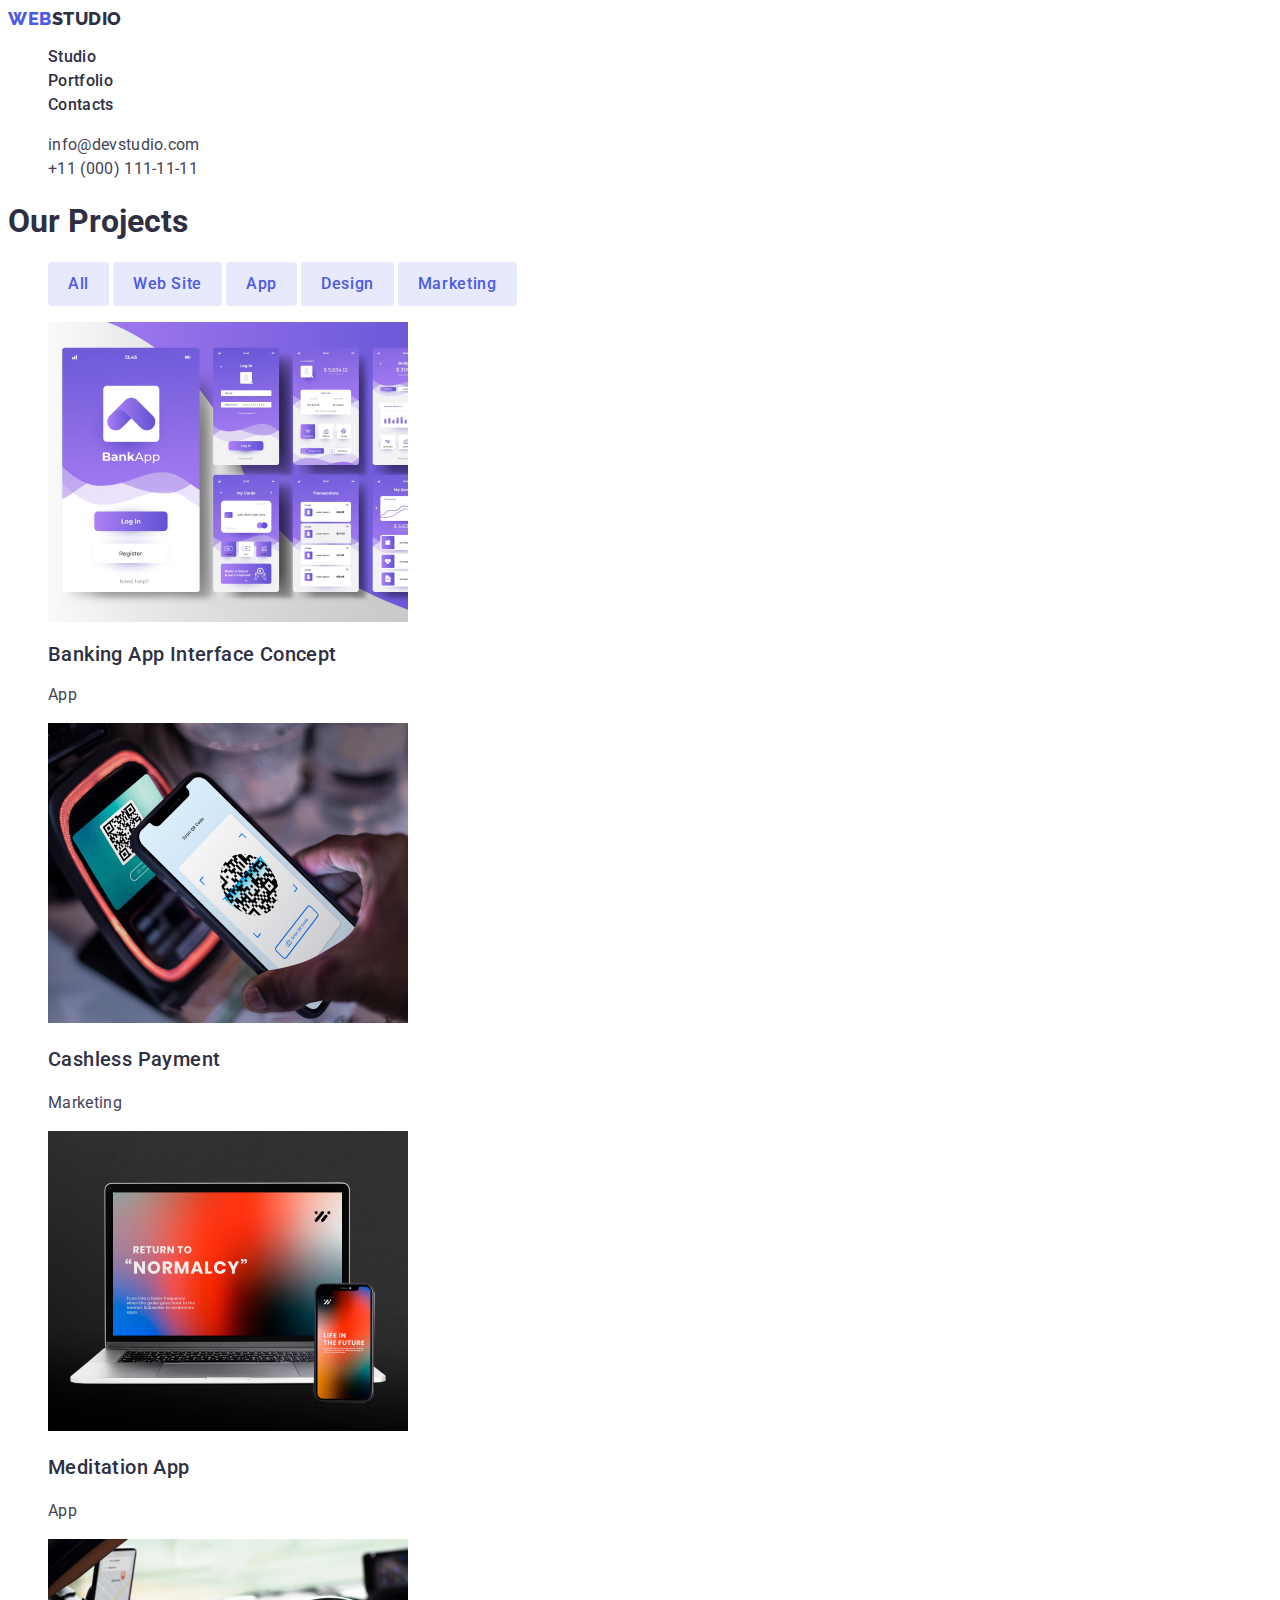
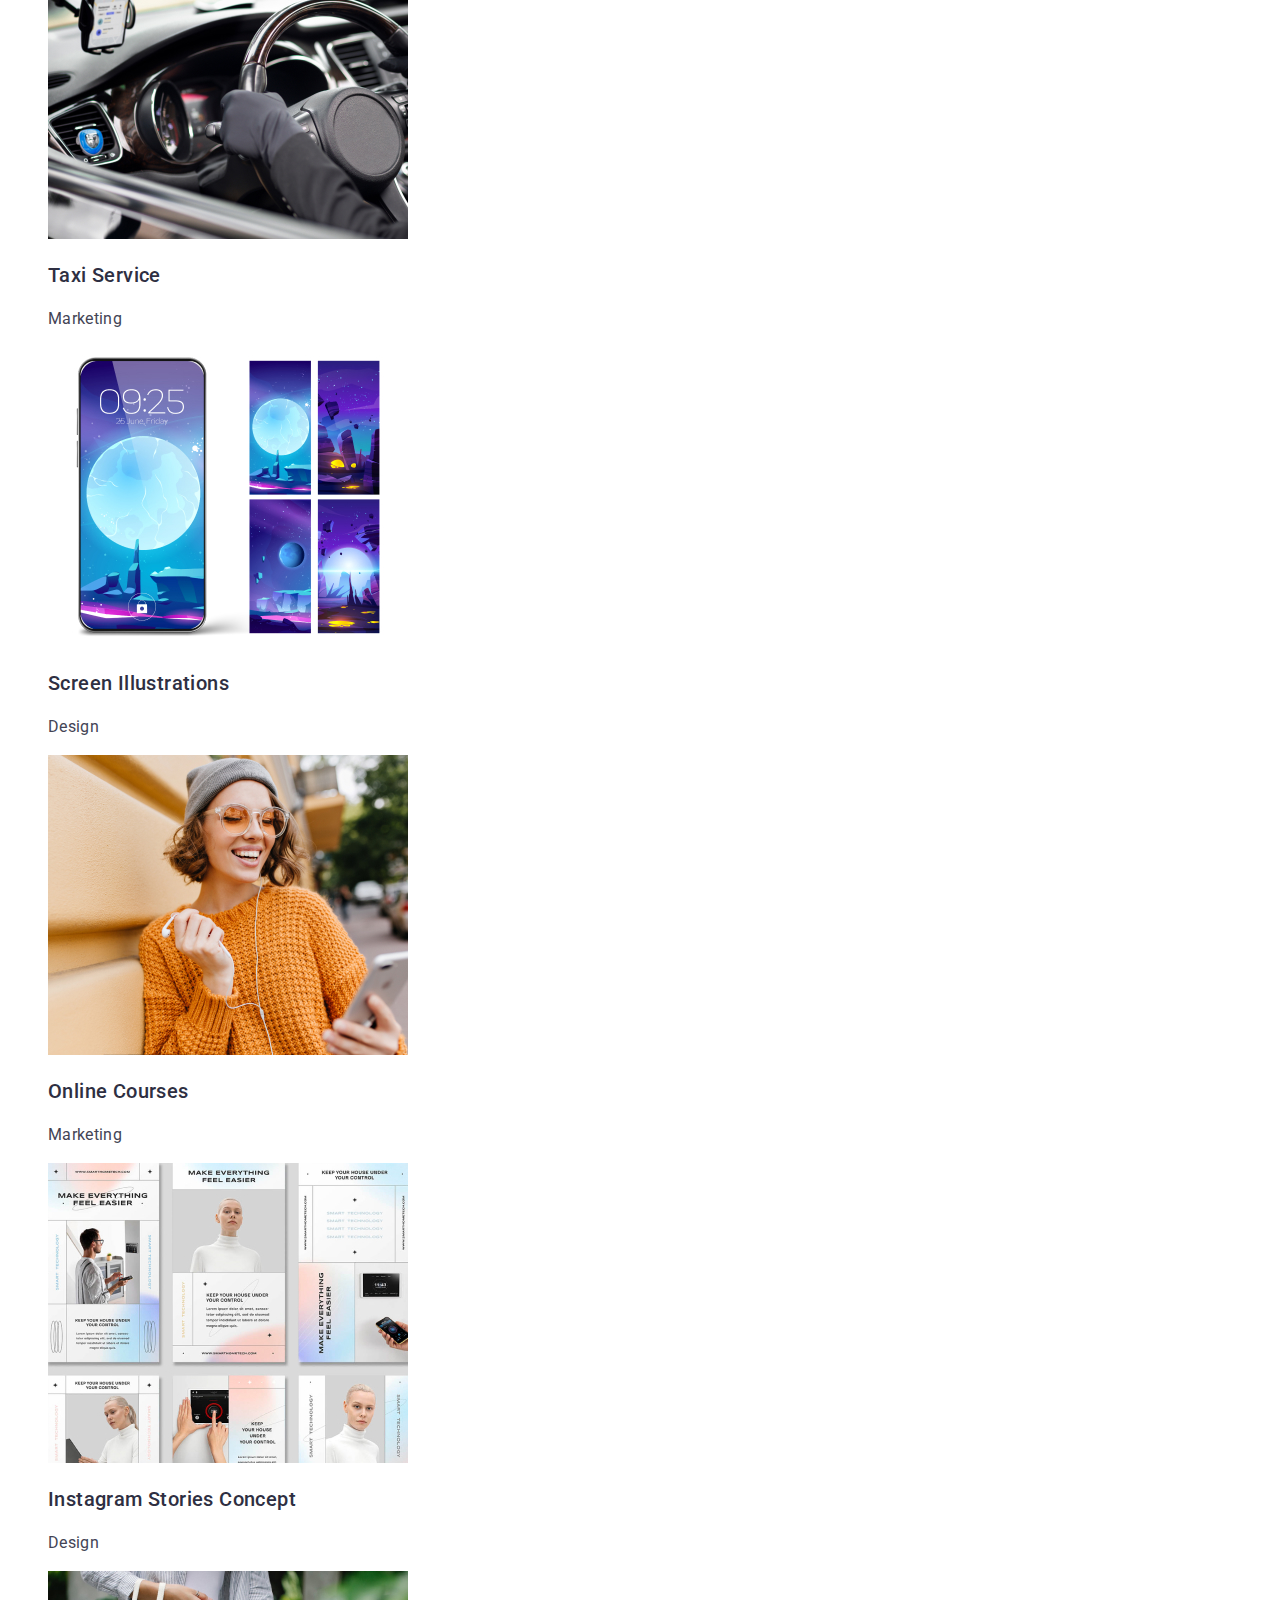
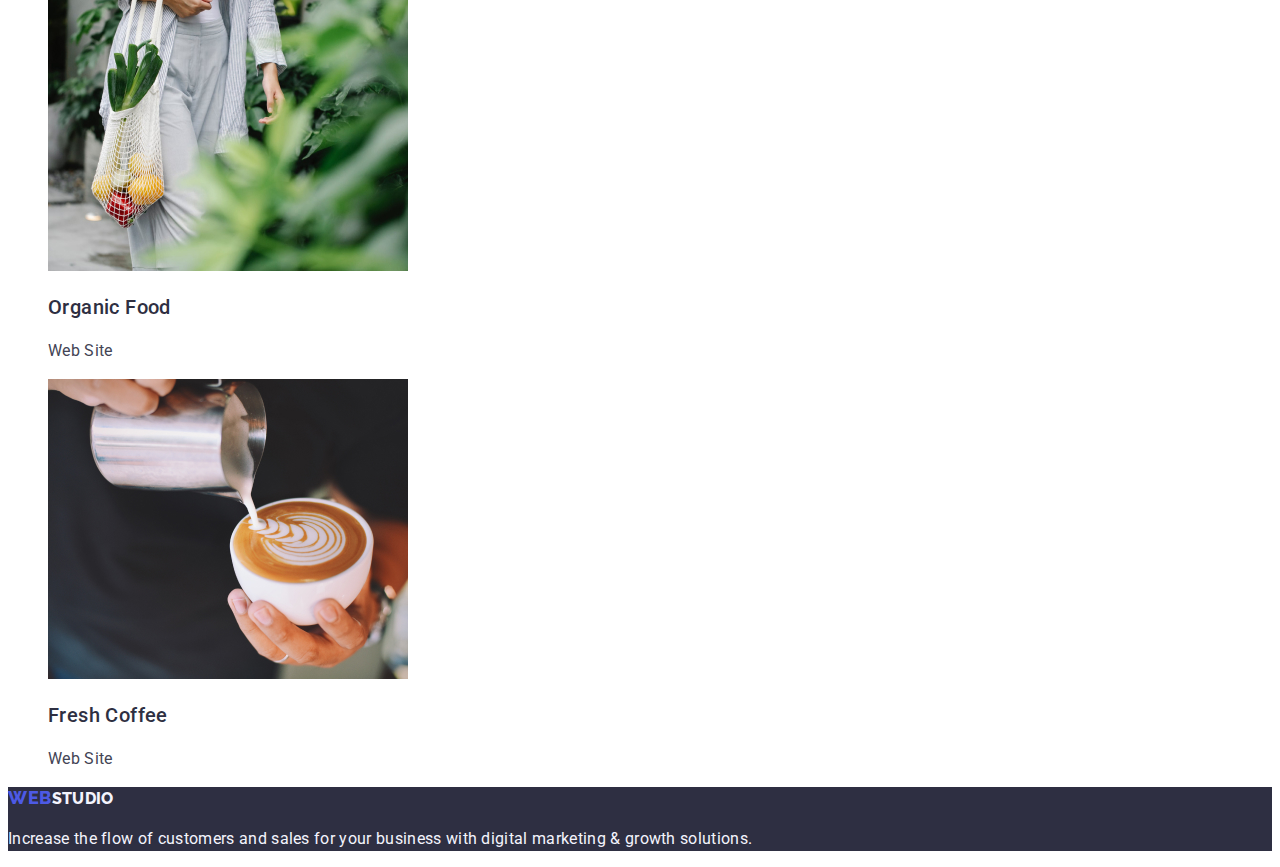
==== portfolio.html @ 8fd34a0a "V3.0" ====
<!DOCTYPE html>
<html lang="en">

<head>
  <meta charset="UTF-8">
  <meta name="viewport" content="width=device-width, initial-scale=1.0">
  <title>Portfolio</title>
  <link rel="stylesheet"
    href="https://fonts.googleapis.com/css2?family=Raleway:wght@800&family=Roboto:wght@400;500;700;900&display=swap">
  <link rel="stylesheet" href="./css/styles.css">
</head>

<body>
  <header class="header">
    <nav class="main-nav">
      <a href="./index.html" class="logo-link">WEB<span class="studio">STUDIO</span></a>
      <ul class="nav-links">
        <li><a href="#" class="nav-link">Studio</a></li>
        <li><a href="./portfolio.html" class="nav-link">Portfolio</a></li>
        <li><a href="#" class="nav-link">Contacts</a></li>
      </ul>
    </nav>
    <address class="contact-info">
      <ul>
        <li><a href="mailto:info@devstudio.com" class="contact-link">info@devstudio.com</a></li>
        <li><a href="tel:+110001111111" class="contact-number">+11 (000) 111-11-11</a></li>
      </ul>
    </address>
  </header>

  <main>
    <section class="projects-section">
      <h1 class="section-title">Our Projects</h1>
      <ul class="filter-buttons">
        <button type="button" class="filter-button">All</button>
        <button type="button" class="filter-button">Web Site</button>
        <button type="button" class="filter-button">App</button>
        <button type="button" class="filter-button">Design</button>
        <button type="button" class="filter-button">Marketing</button>
      </ul>
      <ul class="project-list">
        <li class="project-item">
          <img src="./images/img8.jpg" alt="banking" width="360">
          <h2 class="project-title">Banking App Interface Concept</h2>
          <p class="project-category">App</p>
        </li>
        <li class="project-item">
          <img src="./images/img-7.jpg" alt="cashless" width="360">
          <h3 class="project-title">Cashless Payment</h3>
          <p class="project-category">Marketing</p>
        </li>
        <li class="project-item">
          <img src="./images/img7.jpg" alt="mediation" width="360">
          <h3 class="project-title">Meditation App</h3>
          <p class="project-category">App</p>
        </li>
        <li class="project-item">
          <img src="./images/img-6.jpg" alt="taxi" width="360">
          <h3 class="project-title">Taxi Service</h3>
          <p class="project-category">Marketing</p>
        </li>
        <li class="project-item">
          <img src="./images/img6.jpg" alt="screen" width="360">
          <h3 class="project-title">Screen Illustrations</h3>
          <p class="project-category">Design</p>
        </li>
        <li class="project-item">
          <img src="./images/img-5.jpg" alt="courses" width="360">
          <h3 class="project-title">Online Courses</h3>
          <p class="project-category">Marketing</p>
        </li>
        <li class="project-item">
          <img src="./images/img5.jpg" alt="istagram" width="360">
          <h3 class="project-title">Instagram Stories Concept</h3>
          <p class="project-category">Design</p>
        </li>
        <li class="project-item">
          <img src="./images/img-4.jpg" alt="organic" width="360">
          <h3 class="project-title">Organic Food</h3>
          <p class="project-category">Web Site</p>
        </li>
        <li class="project-item">
          <img src="./images/img4.jpg" alt="coffee" width="360">
          <h3 class="project-title">Fresh Coffee</h3>
          <p class="project-category">Web Site</p>
        </li>
      </ul>
    </section>
  </main>

  <footer class="footer">
    <a href="./index.html" class="logo-link">WEB<span class="studio-footer">STUDIO</span></a>
    <p class="footer-text">Increase the flow of customers and sales for your business with digital marketing & growth
      solutions.</p>
  </footer>
</body>

</html>
---- css/styles.css ----
:root {       
    /* Fonts */
        --font-family: "Roboto", sans-serif;
        --second-family: "Raleway", sans-serif;
    /* Colors */
        --iris: #4d5ae5;
        --ocean: #404bbf;
        --navy-blue: #2e2f42;
        --green: #31d0aa;
        --slate: #434455;
        --light-slate: #8e8f99;
        --cornflower: #e7e9fc;
        --cloud: #f4f4fd;
        --navy-blue-modal: rgba(46, 47, 66, 0.4);
        --grey: rgba(46, 47, 66, 0.7);
        --white: #fff;
        --dairy: #fcfcfc;

}

body {
    font-family: var(--font-family);
    background-color: var(--white);
    color: var(--navy-blue);
}

.logo-link {
    font-family: var(--second-family);
    font-weight: 800;
    font-size: 18px;
    line-height: 1.16667;
    letter-spacing: 0.03em;
    text-transform: uppercase;
    color: var(--iris);
    text-decoration: none;
}

.logo-link .studio {
    font-weight: 800;
    color: var(--navy-blue);
}

ul {
    list-style: none;
}

a{
    text-decoration: none;
}

.nav-link {
    font-family: var(--font-family);
    font-weight: 500;
    font-size: 16px;
    line-height: 1.5;
    letter-spacing: 0.02em;
    color: var(--navy-blue);
}


.contact-number,
.contact-link {
    font-style: normal;
    color: var(--slate);
    font-weight: 400;
    font-size: 16px;
    line-height: 1.5;
    letter-spacing: 0.02em;
}

.nav-links a:hover,
.nav-links a:focus,
.contact-info a:hover,
.contact-info a:focus {
    color: var(--ocean);
    
}



.services-title {
    font-size: 56px;
    line-height: 1.07143;
    letter-spacing: 0.02em;
    text-align: center;
    color: var(--white);
    background: #2e2f42;
}

.order-button {
    font-family: var(--font-family);
    font-weight: 500;
    font-size: 16px;
    line-height: 1.5;
    letter-spacing: 0.04em;
    color: var(--white);
    box-shadow: 0 4px 4px 0 rgba(0, 0, 0, 0.15);
    background: var(--iris);
    border: none;
    padding: 10px 20px;
    cursor: pointer;
}

.order-button:hover {
    background: var(--ocean);
}

.filter-button {
    background: var(--cornflower);
    font-family: var(--font-family);
    font-weight: 500;
    font-size: 16px;
    line-height: 1.5;
    letter-spacing: 0.04em;
    text-align: center;
    color: var(--iris);
    border: none;
    cursor: pointer;
    padding: 10px 20px;
    border-radius: 4px;
}

.filter-button:hover,
.filter-button:focus {
    box-shadow: 0 2px 2px 0 rgba(0, 0, 0, 0.12), 0 2px 1px 0 rgba(0, 0, 0, 0.08), 0 3px 1px 0 rgba(0, 0, 0, 0.1);
    background: var(--ocean);
    color: var(--white);
}

.project-title,
.feature-name {
    font-weight: 500;
    font-size: 20px;
    line-height: 1.2;
    letter-spacing: 0.02em;
    color: var(--navy-blue);
}

.project-category,
.feature-description {
    font-size: 16px;
    line-height: 1.5;
    letter-spacing: 0.02em;
    color: var(--slate);
}

.services-images-title,
.features-title,
.team-title {
    font-weight: 700;
    font-size: 36px;
    line-height: 1.11111;
    letter-spacing: 0.02em;
    text-transform: capitalize;
    text-align: center;
    color: var(--navy-blue);
}

.team-member-name {
    font-weight: 500;
    font-size: 20px;
    line-height: 1.2;
    letter-spacing: 0.02em;
    text-align: center;
    color: var(--navy-blue);
}

.team-member-role {
    font-size: 16px;
    line-height: 1.5;
    letter-spacing: 0.02em;
    text-align: center;
    color: var(--slate);
}

/* Footer Styles */
.footer {
    background: var(--navy-blue);
}

.footer-text,
.studio-footer {
    font-size: 16px;
    line-height: 1.5;
    letter-spacing: 0.02em;
    color: var(--cloud);
}
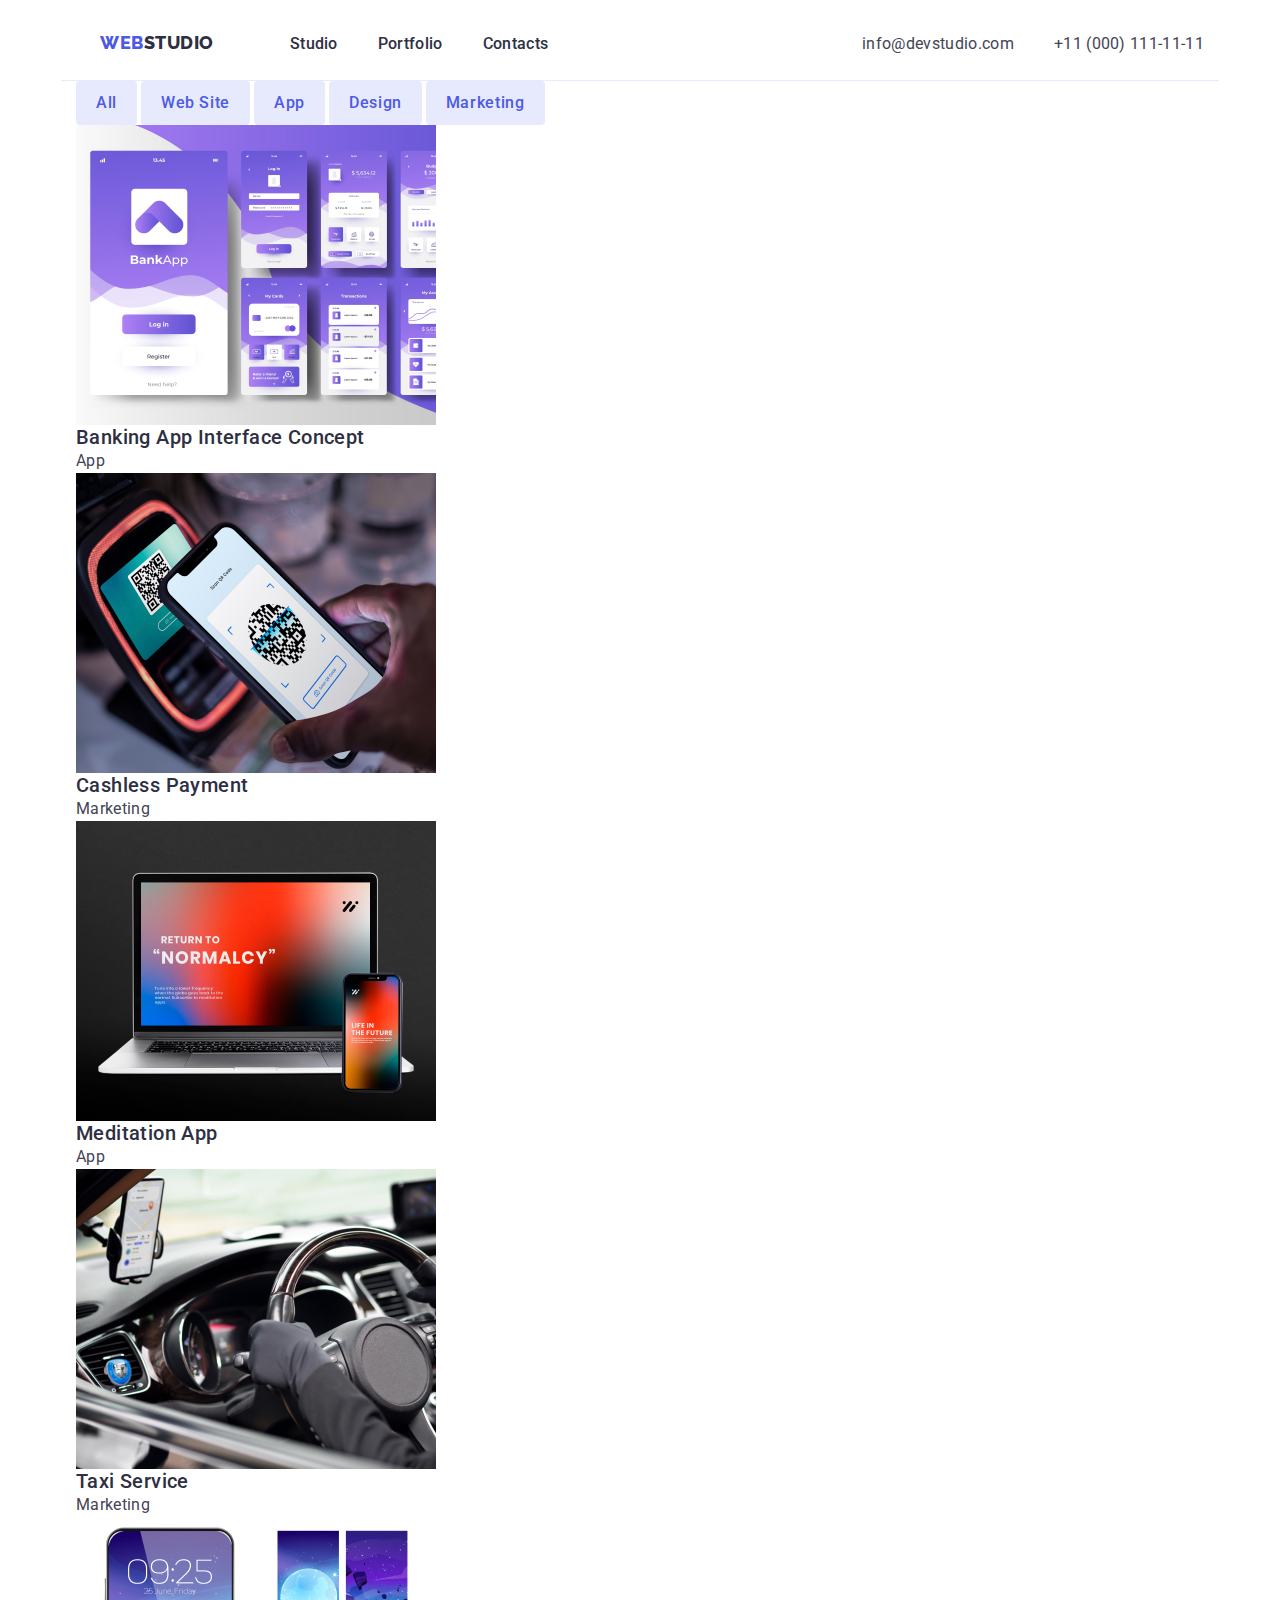
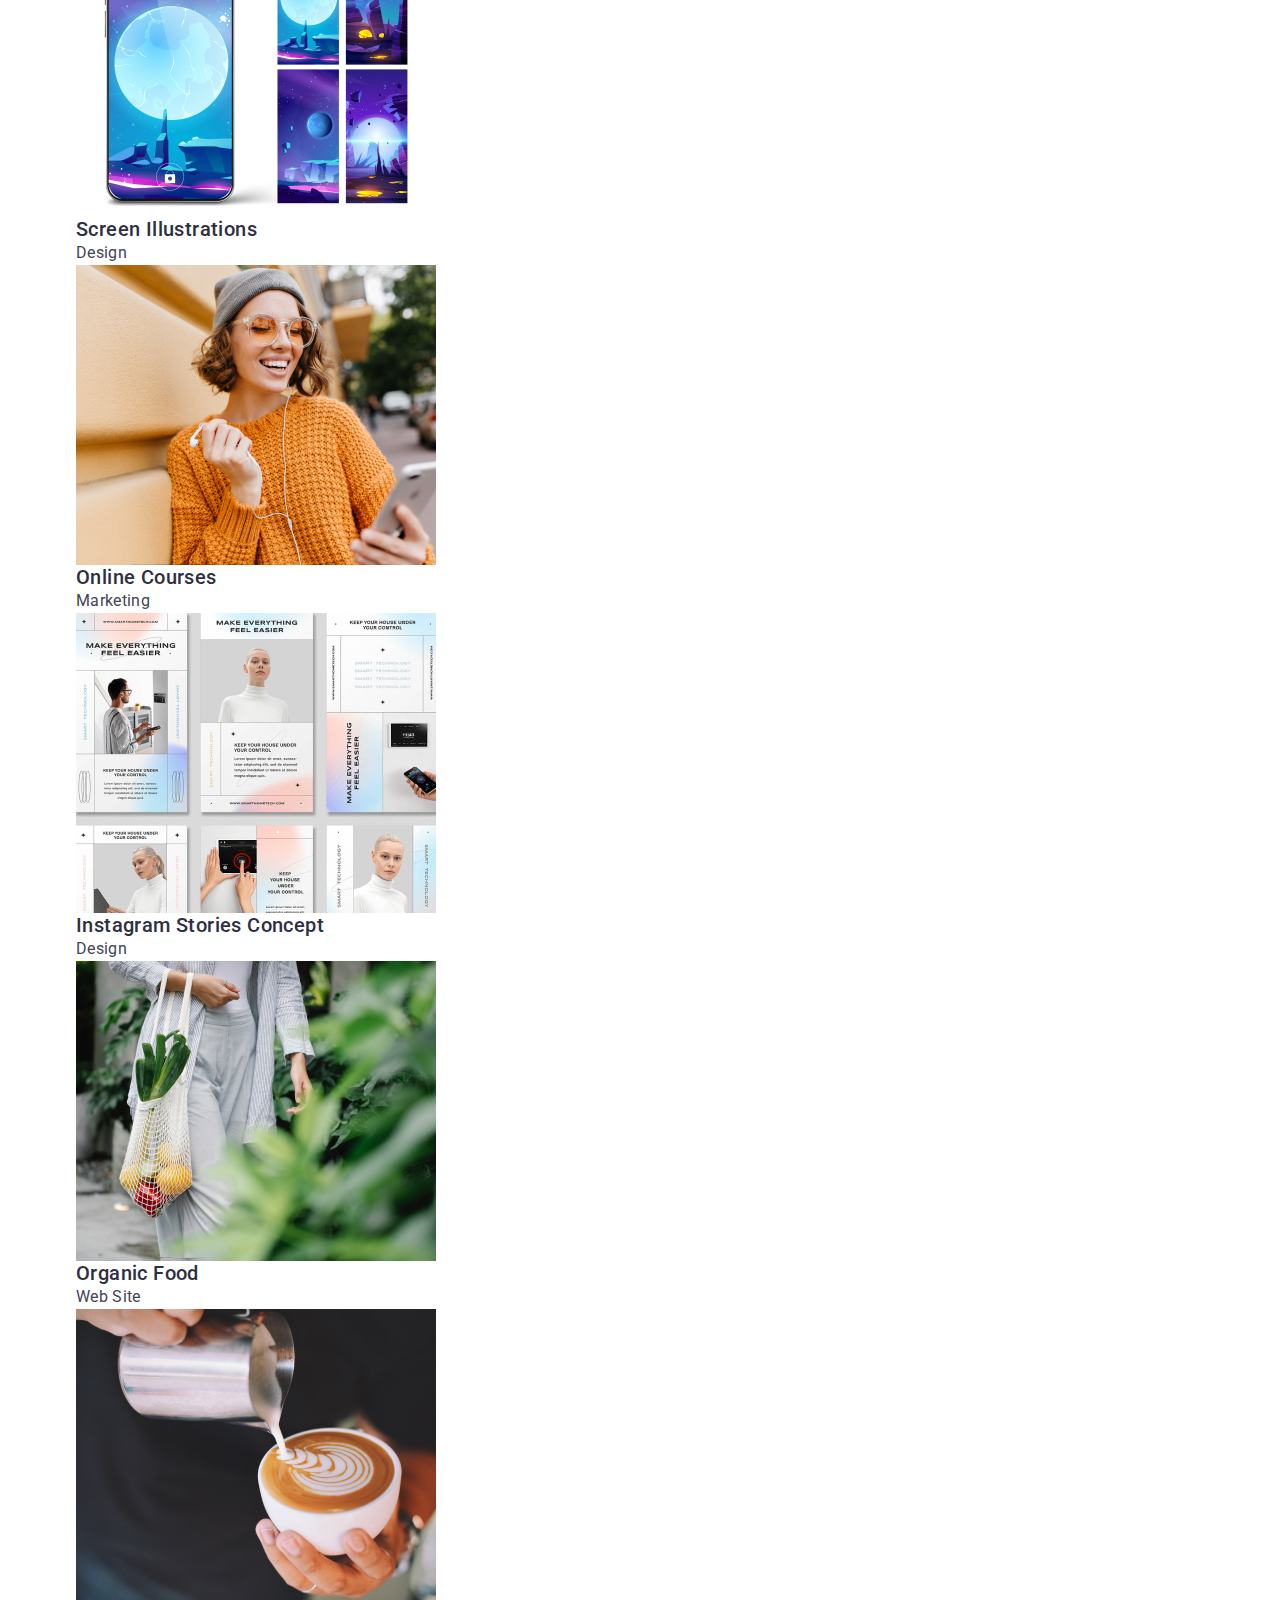
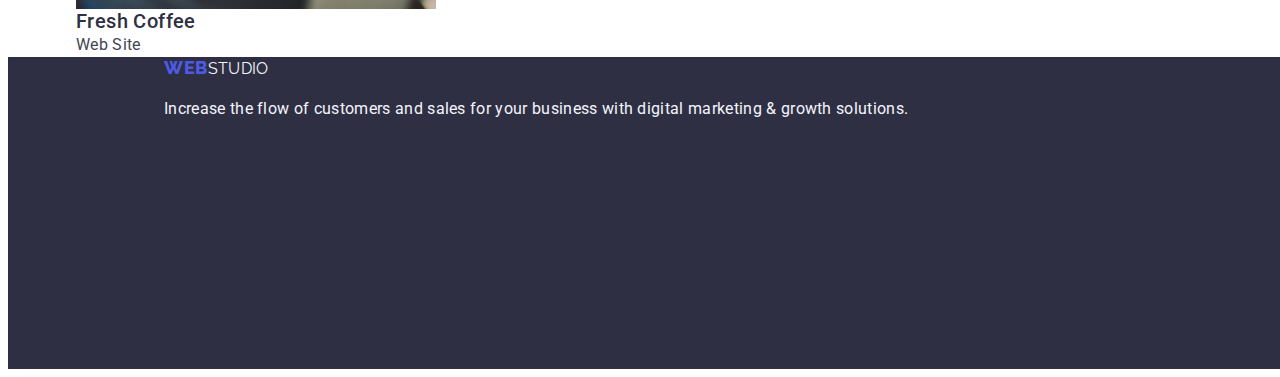
==== commit ae7986f5: "V3.1" ====
--- a/portfolio.html
+++ b/portfolio.html
@@ -7,91 +7,100 @@
   <title>Portfolio</title>
   <link rel="stylesheet"
     href="https://fonts.googleapis.com/css2?family=Raleway:wght@800&family=Roboto:wght@400;500;700;900&display=swap">
+  <link rel="stylesheet" href="https://cdnjs.cloudflare.com/ajax/libs/modern-normalize/2.0.0/modern-normalize.min.css"
+    integrity="sha512-4xo8blKMVCiXpTaLzQSLSw3KFOVPWhm/TRtuPVc4WG6kUgjH6J03IBuG7JZPkcWMxJ5huwaBpOpnwYElP/m6wg=="
+    crossorigin="anonymous" referrerpolicy="no-referrer" />
   <link rel="stylesheet" href="./css/styles.css">
 </head>
 
 <body>
-  <header class="header">
-    <nav class="main-nav">
-      <a href="./index.html" class="logo-link">WEB<span class="studio">STUDIO</span></a>
-      <ul class="nav-links">
-        <li><a href="#" class="nav-link">Studio</a></li>
-        <li><a href="./portfolio.html" class="nav-link">Portfolio</a></li>
-        <li><a href="#" class="nav-link">Contacts</a></li>
-      </ul>
-    </nav>
-    <address class="contact-info">
-      <ul>
-        <li><a href="mailto:info@devstudio.com" class="contact-link">info@devstudio.com</a></li>
-        <li><a href="tel:+110001111111" class="contact-number">+11 (000) 111-11-11</a></li>
-      </ul>
-    </address>
-  </header>
+  <header class="header" id="">
+    <div class="container header-container">
+        <nav class="main-nav">
+            <a href="./index.html" class="logo-link">WEB<span class="studio">STUDIO</span></a>
+            <ul class="nav-links">
+                <li><a href="#" class="nav-link">Studio</a></li>
+                <li><a href="./portfolio.html" class="nav-link">Portfolio</a></li>
+                <li><a href="#" class="nav-link">Contacts</a></li>
+            </ul>
+        </nav>
+        <address class="contact-info">
+            <ul class="contact-links">
+                <li><a href="mailto:info@devstudio.com" class="contact-link">info@devstudio.com</a></li>
+                <li><a href="tel:+110001111111" class="contact-number">+11 (000) 111-11-11</a></li>
+            </ul>
+        </address>
+    </div>
+</header>
 
   <main>
     <section class="projects-section">
-      <h1 class="section-title">Our Projects</h1>
-      <ul class="filter-buttons">
-        <button type="button" class="filter-button">All</button>
-        <button type="button" class="filter-button">Web Site</button>
-        <button type="button" class="filter-button">App</button>
-        <button type="button" class="filter-button">Design</button>
-        <button type="button" class="filter-button">Marketing</button>
-      </ul>
-      <ul class="project-list">
-        <li class="project-item">
-          <img src="./images/img8.jpg" alt="banking" width="360">
-          <h2 class="project-title">Banking App Interface Concept</h2>
-          <p class="project-category">App</p>
-        </li>
-        <li class="project-item">
-          <img src="./images/img-7.jpg" alt="cashless" width="360">
-          <h3 class="project-title">Cashless Payment</h3>
-          <p class="project-category">Marketing</p>
-        </li>
-        <li class="project-item">
-          <img src="./images/img7.jpg" alt="mediation" width="360">
-          <h3 class="project-title">Meditation App</h3>
-          <p class="project-category">App</p>
-        </li>
-        <li class="project-item">
-          <img src="./images/img-6.jpg" alt="taxi" width="360">
-          <h3 class="project-title">Taxi Service</h3>
-          <p class="project-category">Marketing</p>
-        </li>
-        <li class="project-item">
-          <img src="./images/img6.jpg" alt="screen" width="360">
-          <h3 class="project-title">Screen Illustrations</h3>
-          <p class="project-category">Design</p>
-        </li>
-        <li class="project-item">
-          <img src="./images/img-5.jpg" alt="courses" width="360">
-          <h3 class="project-title">Online Courses</h3>
-          <p class="project-category">Marketing</p>
-        </li>
-        <li class="project-item">
-          <img src="./images/img5.jpg" alt="istagram" width="360">
-          <h3 class="project-title">Instagram Stories Concept</h3>
-          <p class="project-category">Design</p>
-        </li>
-        <li class="project-item">
-          <img src="./images/img-4.jpg" alt="organic" width="360">
-          <h3 class="project-title">Organic Food</h3>
-          <p class="project-category">Web Site</p>
-        </li>
-        <li class="project-item">
-          <img src="./images/img4.jpg" alt="coffee" width="360">
-          <h3 class="project-title">Fresh Coffee</h3>
-          <p class="project-category">Web Site</p>
-        </li>
-      </ul>
+      <div class="container">
+        <h1 class="visually-hidden">Our Projects</h1>
+        <ul class="filter-buttons">
+          <button type="button" class="filter-button">All</button>
+          <button type="button" class="filter-button">Web Site</button>
+          <button type="button" class="filter-button">App</button>
+          <button type="button" class="filter-button">Design</button>
+          <button type="button" class="filter-button">Marketing</button>
+        </ul>
+        <ul class="project-list">
+          <li class="project-item">
+            <img src="./images/img8.jpg" alt="banking" width="360">
+            <h2 class="project-title">Banking App Interface Concept</h2>
+            <p class="project-category">App</p>
+          </li>
+          <li class="project-item">
+            <img src="./images/img-7.jpg" alt="cashless" width="360">
+            <h3 class="project-title">Cashless Payment</h3>
+            <p class="project-category">Marketing</p>
+          </li>
+          <li class="project-item">
+            <img src="./images/img7.jpg" alt="mediation" width="360">
+            <h3 class="project-title">Meditation App</h3>
+            <p class="project-category">App</p>
+          </li>
+          <li class="project-item">
+            <img src="./images/img-6.jpg" alt="taxi" width="360">
+            <h3 class="project-title">Taxi Service</h3>
+            <p class="project-category">Marketing</p>
+          </li>
+          <li class="project-item">
+            <img src="./images/img6.jpg" alt="screen" width="360">
+            <h3 class="project-title">Screen Illustrations</h3>
+            <p class="project-category">Design</p>
+          </li>
+          <li class="project-item">
+            <img src="./images/img-5.jpg" alt="courses" width="360">
+            <h3 class="project-title">Online Courses</h3>
+            <p class="project-category">Marketing</p>
+          </li>
+          <li class="project-item">
+            <img src="./images/img5.jpg" alt="istagram" width="360">
+            <h3 class="project-title">Instagram Stories Concept</h3>
+            <p class="project-category">Design</p>
+          </li>
+          <li class="project-item">
+            <img src="./images/img-4.jpg" alt="organic" width="360">
+            <h3 class="project-title">Organic Food</h3>
+            <p class="project-category">Web Site</p>
+          </li>
+          <li class="project-item">
+            <img src="./images/img4.jpg" alt="coffee" width="360">
+            <h3 class="project-title">Fresh Coffee</h3>
+            <p class="project-category">Web Site</p>
+          </li>
+        </ul>
+      </div>
     </section>
   </main>
 
   <footer class="footer">
-    <a href="./index.html" class="logo-link">WEB<span class="studio-footer">STUDIO</span></a>
-    <p class="footer-text">Increase the flow of customers and sales for your business with digital marketing & growth
-      solutions.</p>
+    <div class="container">
+      <a href="./index.html" class="logo-link">WEB<span class="studio-footer">STUDIO</span></a>
+      <p class="footer-text">Increase the flow of customers and sales for your business with digital marketing & growth
+        solutions.</p>
+    </div>
   </footer>
 </body>
 
--- a/css/styles.css
+++ b/css/styles.css
@@ -24,6 +24,81 @@
     color: var(--navy-blue);
 }
 
+/* Обнулення дефолтних маржинів для заголовків та параграфів тексту */
+h1, h2, h3, h4, h5, h6, p {
+  margin: 0;
+}
+
+/* Обнулення дефолтних маржинів та лівого падіння для списків */
+ul {
+  margin: 0;
+  padding-left: 0;
+  list-style: none;
+}
+
+/* Зроблення зображень блочними елементами */
+img {
+  display: block;
+  max-width: 100%;
+  max-height: auto;
+}
+
+a {
+    text-decoration: none;
+}
+
+/* Визначення ширини та падінгів для контейнера */
+.container {
+    max-width: 1128px;
+    padding-left: 15px;
+    padding-right: 15px;
+    margin-left: auto;
+    margin-right: auto;
+}
+
+.visually-hidden {
+    position: absolute;
+    width: 1px;
+    height: 1px;
+    margin: -1px;
+    border: 0;
+    padding: 0;
+    white-space: nowrap;
+    clip-path: inset(100%);
+    clip: rect(0 0 0 0);
+    overflow: hidden;
+    }
+
+.header-container {
+    display: flex;
+    align-items: center;
+    border-bottom: 1px solid var(--cornflower);
+    
+}
+.main-nav {
+    display: flex;
+   
+    flex-grow: 1;
+    padding: 24px; 
+   
+}
+
+.nav-links  {
+    display: flex;
+    justify-content: space-between;
+    align-items: flex-start;
+    flex-direction: row;
+    gap: 40px;
+    margin-left: 76px;
+}
+.contact-links {
+    display: flex;
+    align-items: flex-start;
+    justify-content: flex-start;
+    flex-direction: row;
+    gap: 40px;
+}
+
 .logo-link {
     font-family: var(--second-family);
     font-weight: 800;
@@ -33,20 +108,17 @@
     text-transform: uppercase;
     color: var(--iris);
     text-decoration: none;
+    display: flex;
+    align-items: right;
+    justify-content: flex-start;
+    flex-direction: row;
+    gap: 0px
 }
 
 .logo-link .studio {
-    font-weight: 800;
-    color: var(--navy-blue);
-}
-
-ul {
-    list-style: none;
-}
-
-a{
-    text-decoration: none;
-}
+    color: var(--navy-blue);
+}
+
 
 .nav-link {
     font-family: var(--font-family);
@@ -56,6 +128,7 @@
     letter-spacing: 0.02em;
     color: var(--navy-blue);
 }
+
 
 
 .contact-number,
@@ -68,6 +141,7 @@
     letter-spacing: 0.02em;
 }
 
+
 .nav-links a:hover,
 .nav-links a:focus,
 .contact-info a:hover,
@@ -78,13 +152,35 @@
 
 
 
+
+.services-section {
+    width: 1440px;
+    height: 600px;
+    background-color: var(--navy-blue);
+    display: flex;
+
+}
+
+.services-container {
+    display: flex;
+    flex-direction: column;
+    align-items: center; 
+    text-align: center;
+}
+
 .services-title {
     font-size: 56px;
     line-height: 1.07143;
     letter-spacing: 0.02em;
     text-align: center;
     color: var(--white);
-    background: #2e2f42;
+    background:var(--navy-blue);
+    margin-bottom: 48px;
+    margin-top: 188px;
+    margin-left: 276px;
+    margin-right: 276px;
+    
+    
 }
 
 .order-button {
@@ -97,8 +193,10 @@
     box-shadow: 0 4px 4px 0 rgba(0, 0, 0, 0.15);
     background: var(--iris);
     border: none;
-    padding: 10px 20px;
     cursor: pointer;
+    border-radius: 4px;
+    width: 169px;
+    height: 56px;
 }
 
 .order-button:hover {
@@ -127,6 +225,30 @@
     color: var(--white);
 }
 
+.features-list {
+    display: flex;
+    justify-content: space-between;
+    margin-left: auto; /* Ajusta el margen izquierdo según tus necesidades */
+    margin-right: auto; /* Ajusta el margen derecho según tus necesidades */
+    margin-top: 120px;
+    width: 1128px;
+    height: 104px;
+   
+}
+
+.feature-item:last-child {
+    margin-right: 0;
+}
+
+.feature-item {
+    
+    flex: 1; /* Para que los elementos ocupen el mismo espacio */
+    margin-right: 24px; /* Agrega espacio entre los elementos */
+}
+
+.feature-name {
+    margin-bottom: 8px;
+}
 .project-title,
 .feature-name {
     font-weight: 500;
@@ -144,8 +266,26 @@
     color: var(--slate);
 }
 
+.services-images-container {
+    width: 1128px;
+    height: 412px;
+    margin-top: 120px;
+}
+
+.services-images-list {
+    display: flex;
+    justify-content: space-between;
+    margin-top: 72px;
+    
+}
+
+.services-images-title {
+    gap: 24px;
+}
+
+
 .services-images-title,
-.features-title,
+.visually-hidden,
 .team-title {
     font-weight: 700;
     font-size: 36px;
@@ -154,6 +294,49 @@
     text-transform: capitalize;
     text-align: center;
     color: var(--navy-blue);
+    
+}
+
+.service-image-item {
+    display: flex;
+    align-items: flex-start;
+    justify-content: flex-start;
+    flex-direction: column;
+    gap: 0px;
+    border: 1px solid var(--cornflower);
+}
+
+.team-section {
+    width: 1440px;
+    height: 732px;
+    background-color: var(--cloud);
+    margin-top: 120px;
+}
+.team-container {
+    display: flex;
+    flex-direction: column;
+}
+
+.team-title { 
+    margin-top: 120px;
+}
+
+.team-list {
+    display: flex;
+    justify-content: space-between;
+    margin-top: 72px;
+}
+
+.team-member {
+    border-radius: 0 0 4px 4px;
+    padding: 0px 0px 32px 0px;
+    width: 264px;
+    height: 380px;
+    box-shadow: 0 2px 1px 0 rgba(46, 47, 66, 0.08), 0 1px 1px 0 rgba(46, 47, 66, 0.16), 0 1px 6px 0 rgba(46, 47, 66, 0.08);
+    background: var(--white);
+}
+.team-memeber-image {
+    gap: 24px;
 }
 
 .team-member-name {
@@ -163,6 +346,7 @@
     letter-spacing: 0.02em;
     text-align: center;
     color: var(--navy-blue);
+    margin-top: 32px;
 }
 
 .team-member-role {
@@ -171,17 +355,32 @@
     letter-spacing: 0.02em;
     text-align: center;
     color: var(--slate);
+    margin-top: 8px;
+
 }
 
 /* Footer Styles */
 .footer {
+    width: 1440px;
+    height: 312px;
     background: var(--navy-blue);
+}
+
+.footer-container {
+    width: 294px;
+    height: 132px;
+    margin-left: 156px;
 }
 
 .footer-text,
 .studio-footer {
+    font-weight: 400;
     font-size: 16px;
     line-height: 1.5;
     letter-spacing: 0.02em;
     color: var(--cloud);
+}
+
+.footer-text {
+    margin-top: 16px;
 }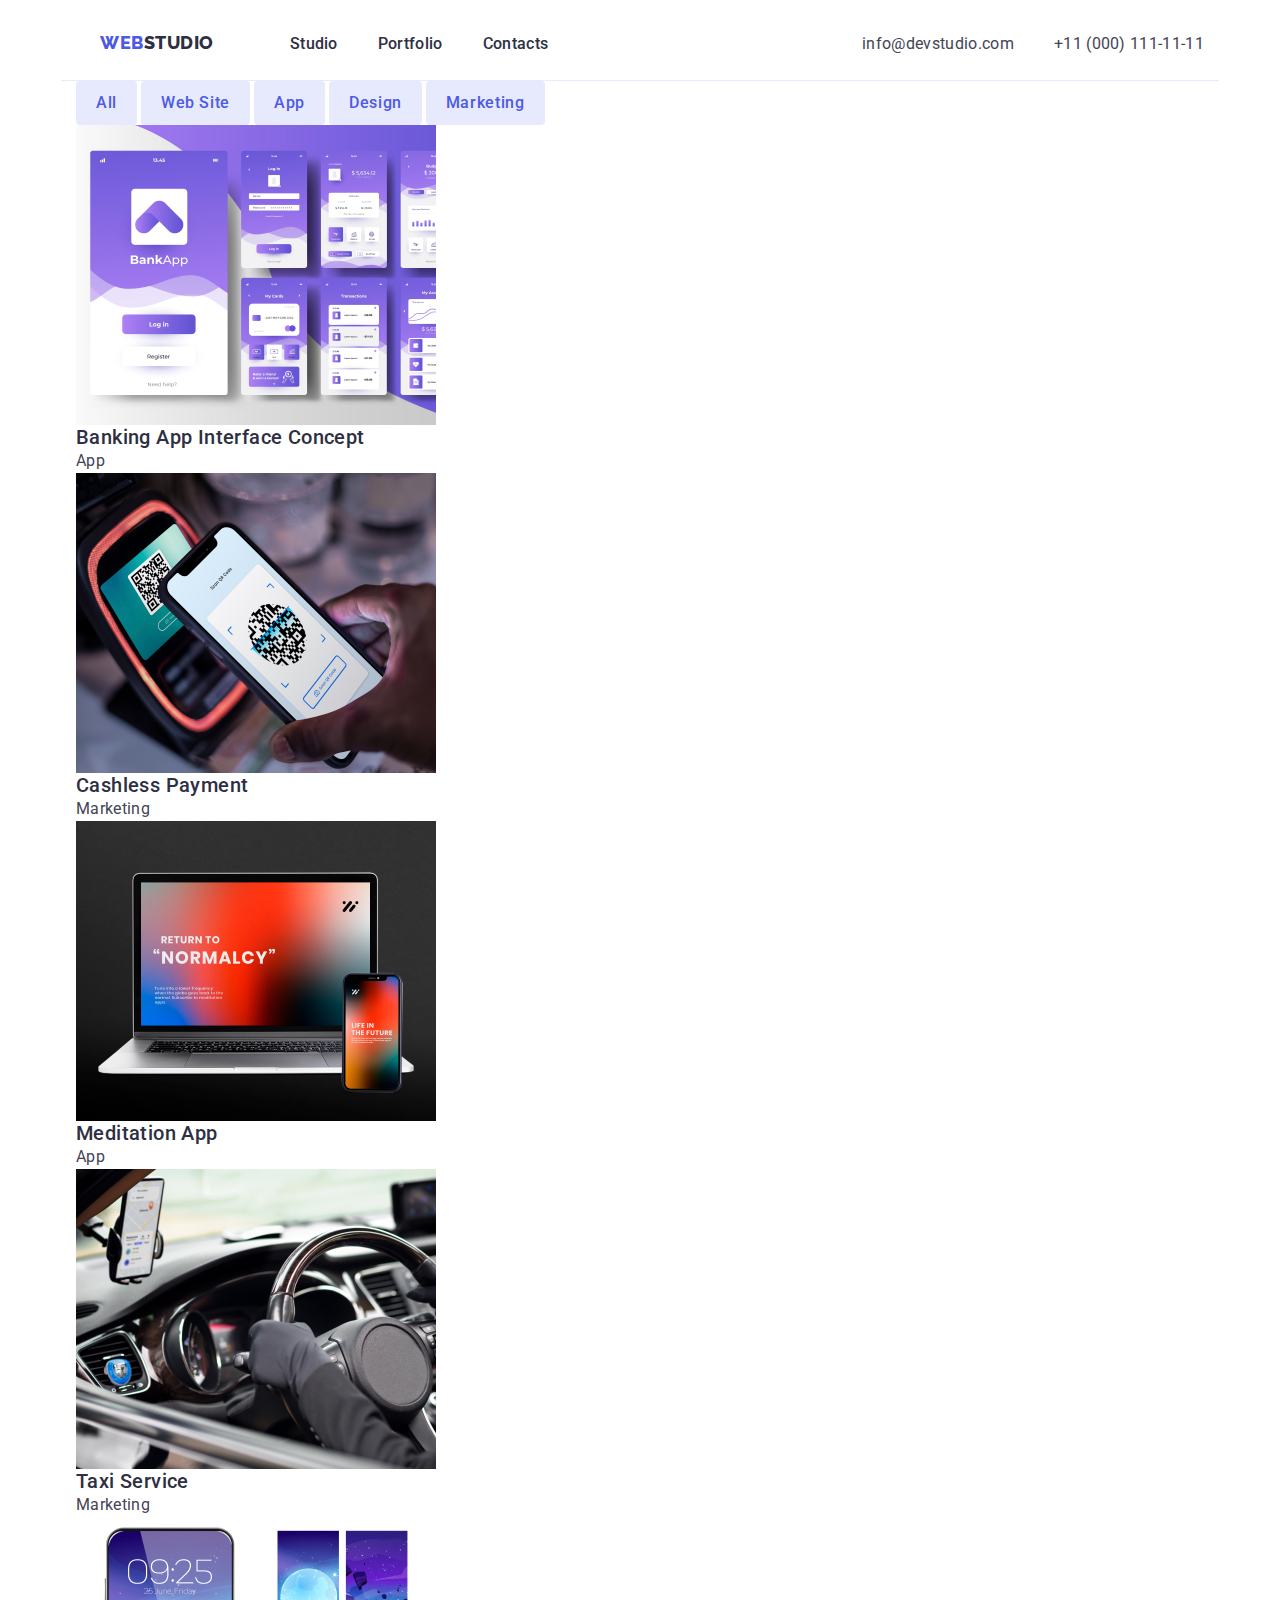
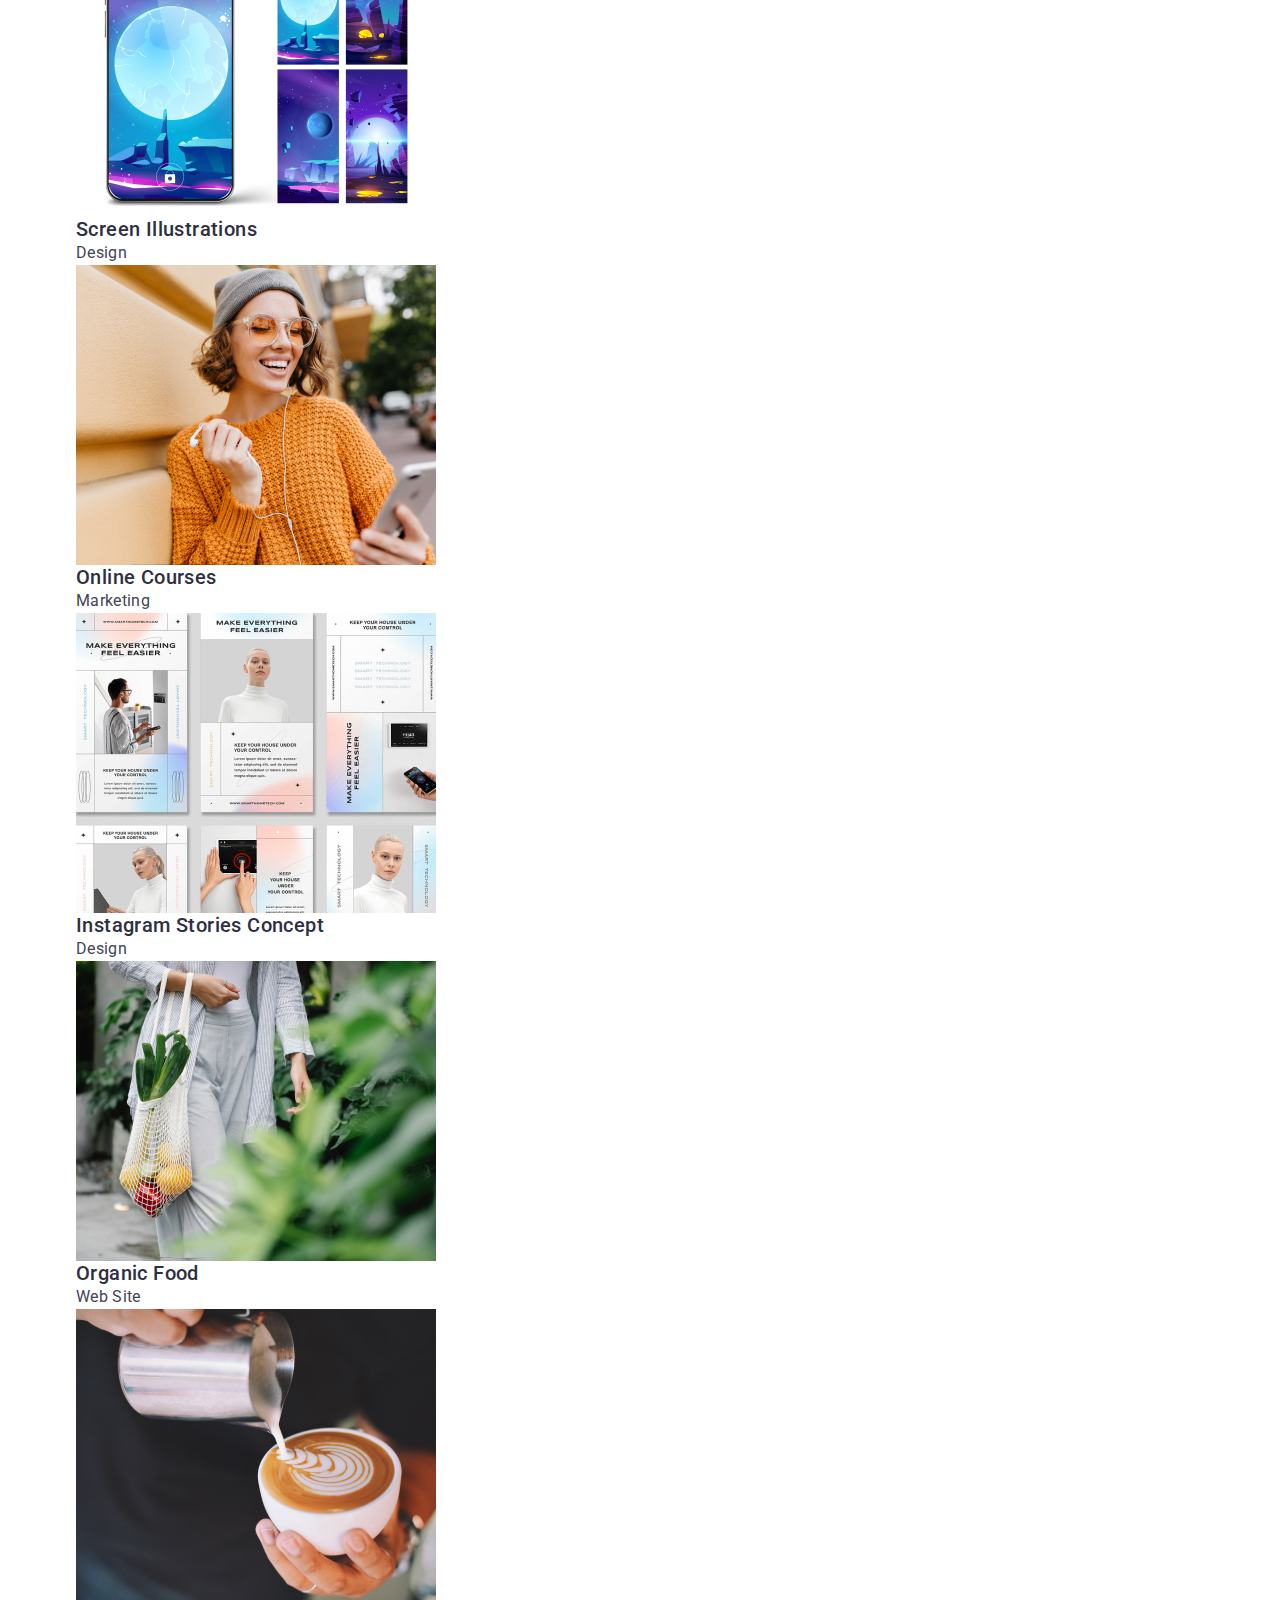
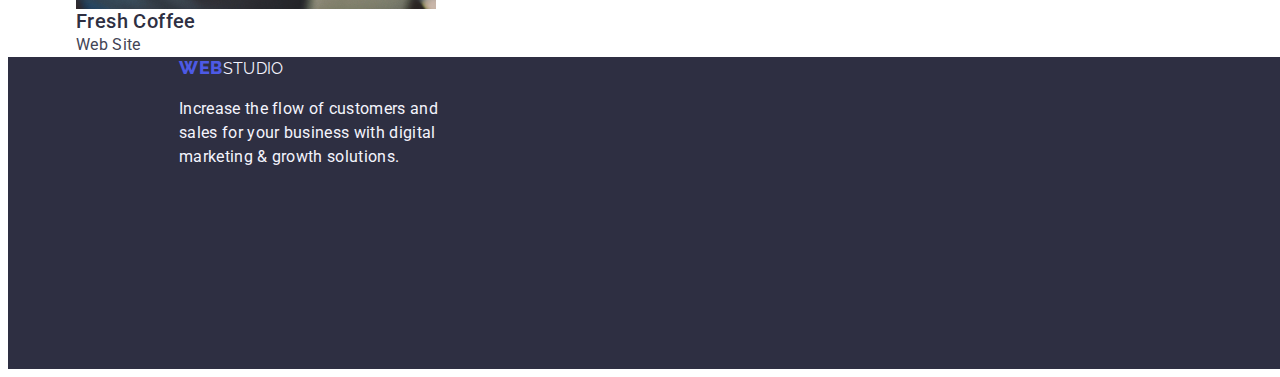
==== commit fb02229f: "V3.1.1" ====
--- a/portfolio.html
+++ b/portfolio.html
@@ -96,12 +96,12 @@
   </main>
 
   <footer class="footer">
-    <div class="container">
-      <a href="./index.html" class="logo-link">WEB<span class="studio-footer">STUDIO</span></a>
-      <p class="footer-text">Increase the flow of customers and sales for your business with digital marketing & growth
-        solutions.</p>
+    <div class="container footer-container">
+        <a href="./index.html" class="logo-link">WEB<span class="studio-footer">STUDIO</span></a>
+        <p class="footer-text">Increase the flow of customers and sales for your business with digital marketing &
+            growth solutions.</p>
     </div>
-  </footer>
+</footer>
 </body>
 
 </html>--- a/css/styles.css
+++ b/css/styles.css
@@ -364,6 +364,7 @@
     width: 1440px;
     height: 312px;
     background: var(--navy-blue);
+    display: flex;
 }
 
 .footer-container {
@@ -372,6 +373,10 @@
     margin-left: 156px;
 }
 
+.logo-link.studio-footer {
+    margin-top: 120px;   
+}
+
 .footer-text,
 .studio-footer {
     font-weight: 400;
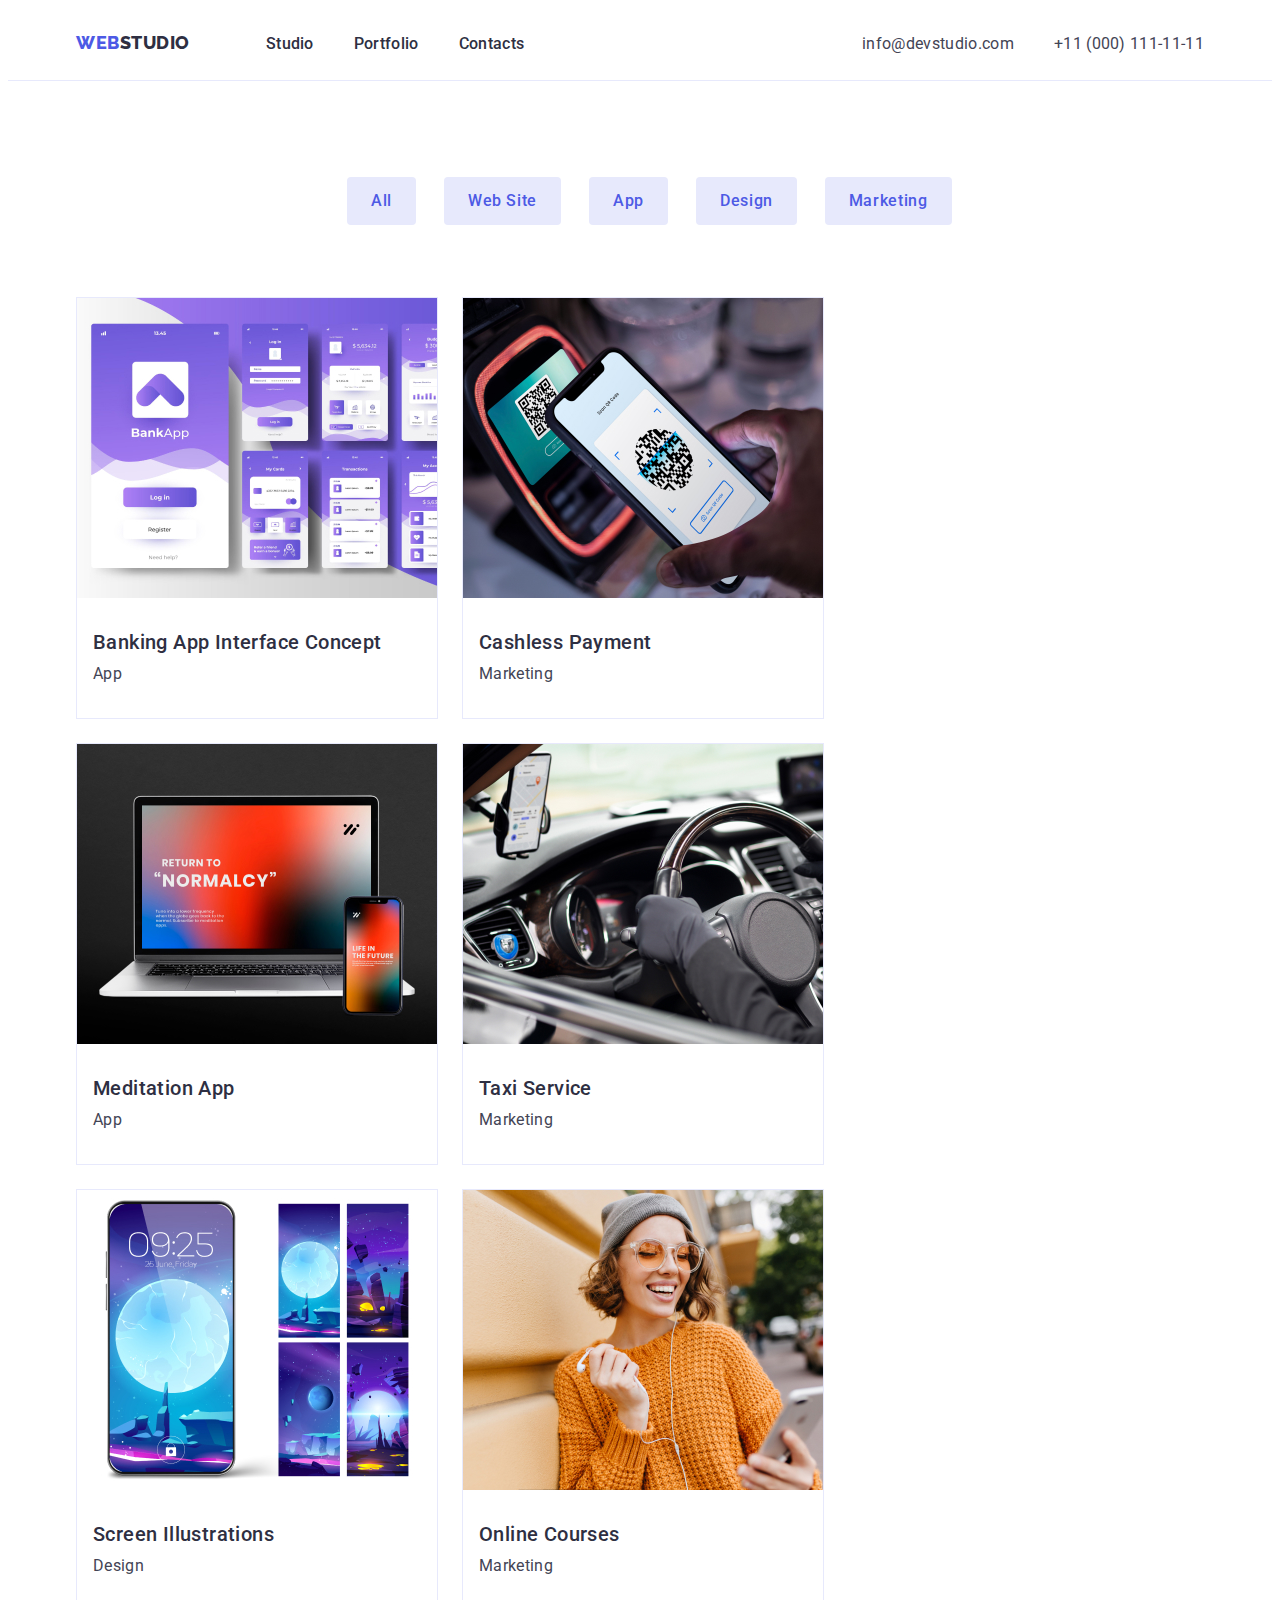
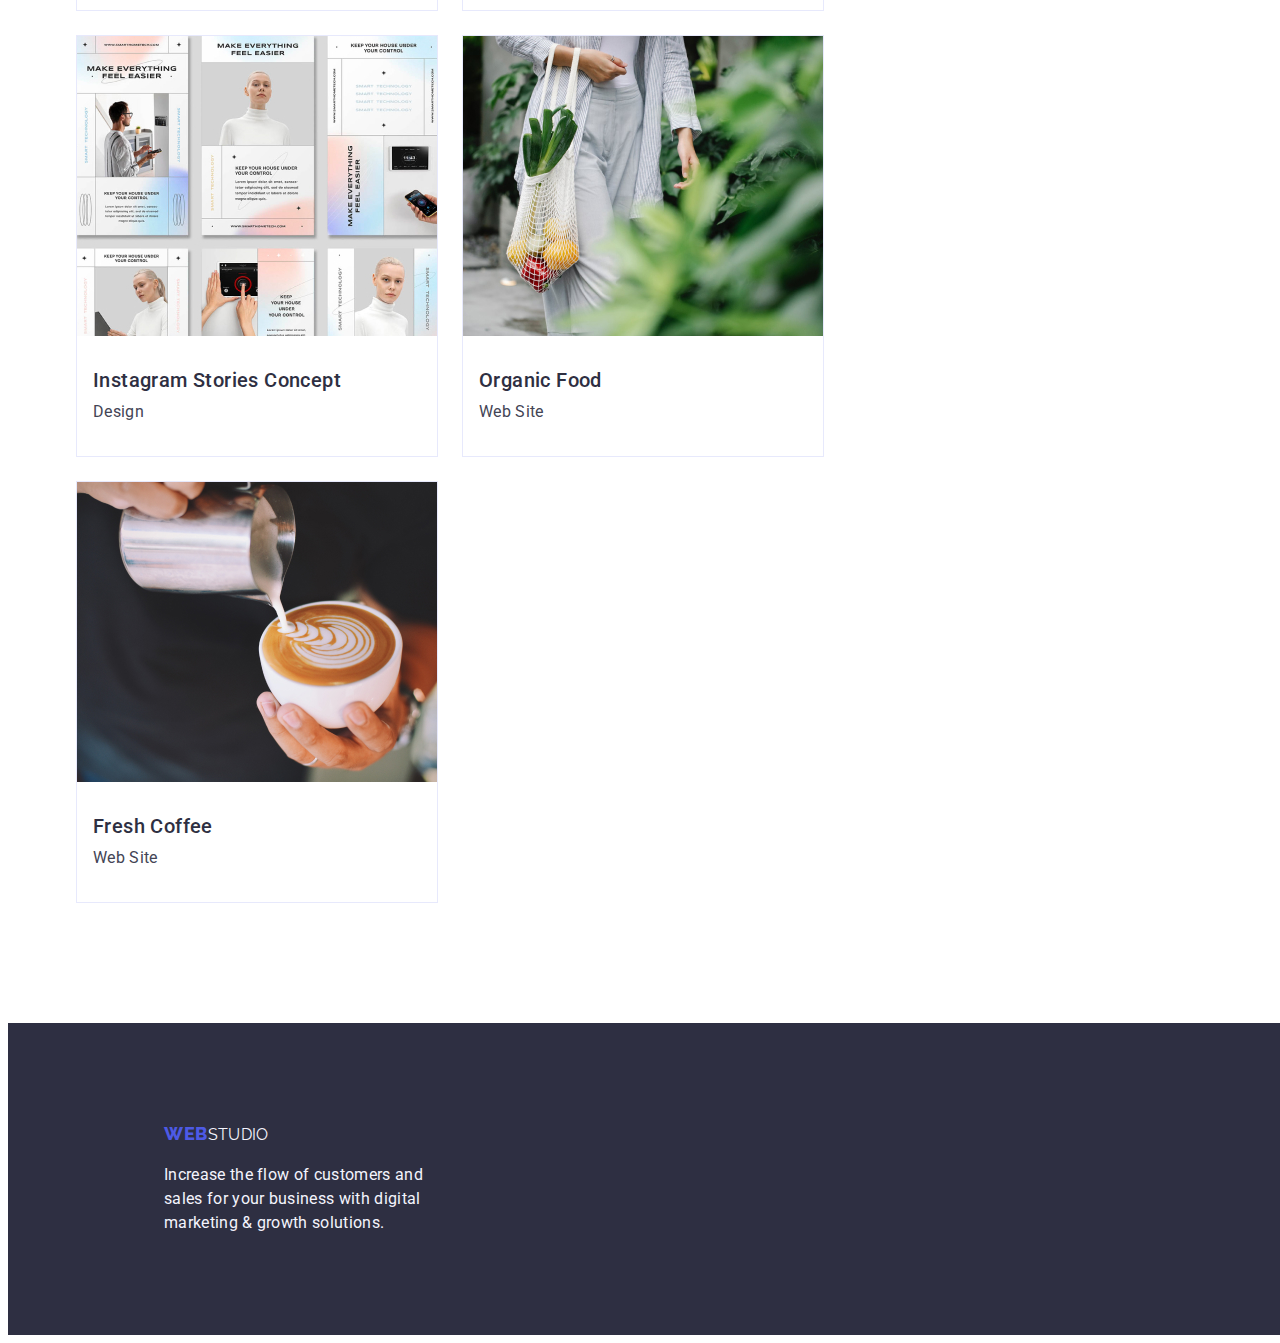
==== commit 177cbcd7: "V3.2" ====
--- a/portfolio.html
+++ b/portfolio.html
@@ -35,7 +35,7 @@
 
   <main>
     <section class="projects-section">
-      <div class="container">
+      <div class="container projects-container">
         <h1 class="visually-hidden">Our Projects</h1>
         <ul class="filter-buttons">
           <button type="button" class="filter-button">All</button>
@@ -97,9 +97,11 @@
 
   <footer class="footer">
     <div class="container footer-container">
-        <a href="./index.html" class="logo-link">WEB<span class="studio-footer">STUDIO</span></a>
-        <p class="footer-text">Increase the flow of customers and sales for your business with digital marketing &
+        <p class="footer-logo">
+            <a href="./index.html" class="logo-link">WEB<span class="studio-footer">STUDIO</span></a>
+            <p class="footer-text">Increase the flow of customers and sales for your business with digital marketing &
             growth solutions.</p>
+        </p>
     </div>
 </footer>
 </body>
--- a/css/styles.css
+++ b/css/styles.css
@@ -27,6 +27,7 @@
 /* Обнулення дефолтних маржинів для заголовків та параграфів тексту */
 h1, h2, h3, h4, h5, h6, p {
   margin: 0;
+  padding: 0;
 }
 
 /* Обнулення дефолтних маржинів та лівого падіння для списків */
@@ -50,10 +51,7 @@
 /* Визначення ширини та падінгів для контейнера */
 .container {
     max-width: 1128px;
-    padding-left: 15px;
-    padding-right: 15px;
-    margin-left: auto;
-    margin-right: auto;
+    margin: 0 auto;
 }
 
 .visually-hidden {
@@ -72,14 +70,16 @@
 .header-container {
     display: flex;
     align-items: center;
+    justify-content: space-between;
+    padding: 24px 0px 24px 0px;
+}
+
+.header {
     border-bottom: 1px solid var(--cornflower);
-    
 }
 .main-nav {
     display: flex;
-   
-    flex-grow: 1;
-    padding: 24px; 
+    flex-grow: 1;  
    
 }
 
@@ -203,6 +203,20 @@
     background: var(--ocean);
 }
 
+.project-container {
+    display: flex;
+    flex-direction: column;
+}
+.filter-buttons {
+    flex-direction: row;
+    justify-content: center;
+    margin-top: 96px;
+    margin-left: 271px;
+    gap: 24px;
+}
+
+
+
 .filter-button {
     background: var(--cornflower);
     font-family: var(--font-family);
@@ -214,15 +228,43 @@
     color: var(--iris);
     border: none;
     cursor: pointer;
-    padding: 10px 20px;
     border-radius: 4px;
-}
-
+    padding: 12px 24px;
+}
+
+.filter-button {
+    margin-right: 24px;	
+}
 .filter-button:hover,
 .filter-button:focus {
     box-shadow: 0 2px 2px 0 rgba(0, 0, 0, 0.12), 0 2px 1px 0 rgba(0, 0, 0, 0.08), 0 3px 1px 0 rgba(0, 0, 0, 0.1);
     background: var(--ocean);
     color: var(--white);
+}
+
+.project-list {
+    display: flex;
+    flex-wrap: wrap;
+    gap: 24px;
+    margin-top: 72px;
+    margin-bottom: 120px;
+}
+
+.project-item {
+    flex-basis: calc((100% - 48px) / 3);
+    border: 1px solid #e7e9fc;
+    width: 360px;
+    height: 420px;
+}
+
+.project-title {
+    margin-top: 32px;
+    padding-left: 16px;
+}
+
+.project-category {
+    margin-top: 8px; 
+    padding-left: 16px;   
 }
 
 .features-list {
@@ -368,13 +410,13 @@
 }
 
 .footer-container {
-    width: 294px;
+    width: 264px;
     height: 132px;
     margin-left: 156px;
 }
 
-.logo-link.studio-footer {
-    margin-top: 120px;   
+.footer-logo {
+    margin-top: 100px;
 }
 
 .footer-text,
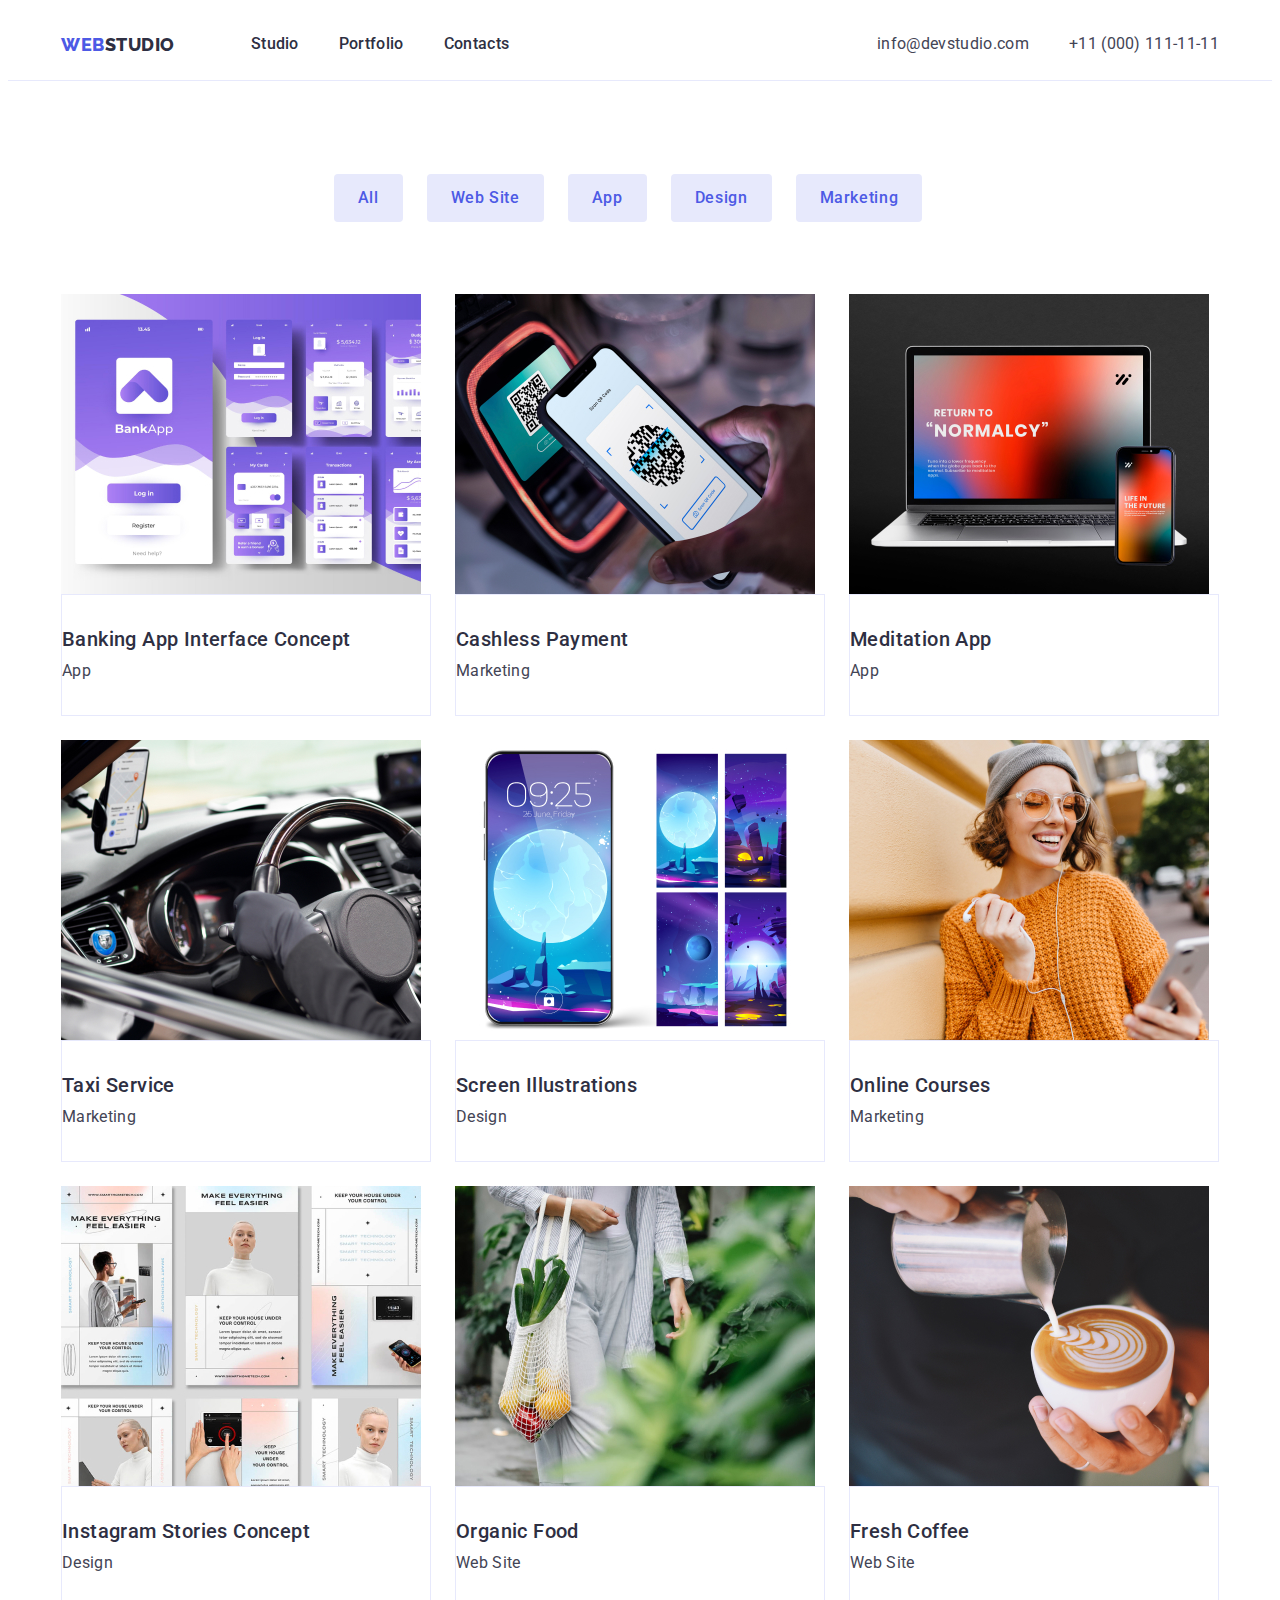
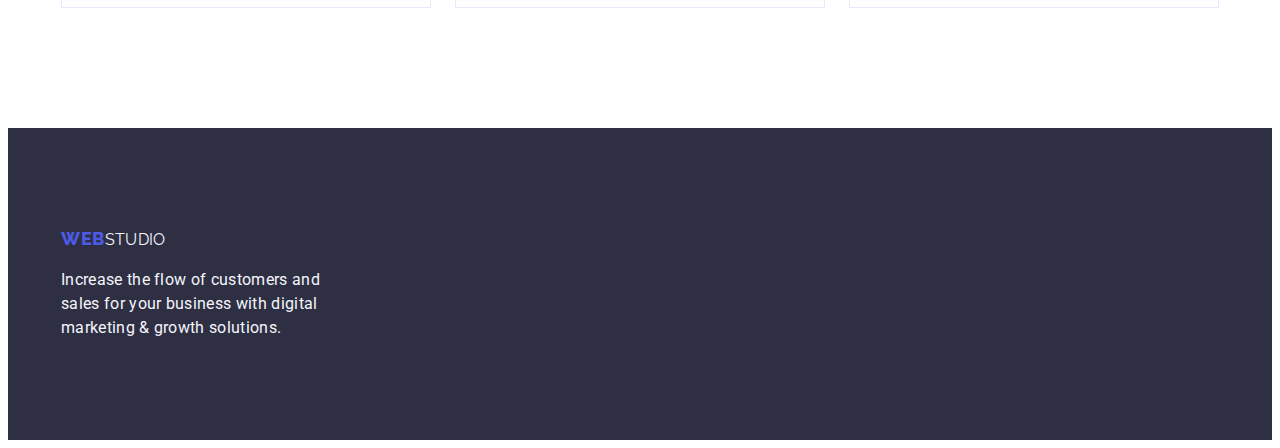
==== commit 123a6497: "3.4" ====
--- a/portfolio.html
+++ b/portfolio.html
@@ -9,12 +9,12 @@
     href="https://fonts.googleapis.com/css2?family=Raleway:wght@800&family=Roboto:wght@400;500;700;900&display=swap">
   <link rel="stylesheet" href="https://cdnjs.cloudflare.com/ajax/libs/modern-normalize/2.0.0/modern-normalize.min.css"
     integrity="sha512-4xo8blKMVCiXpTaLzQSLSw3KFOVPWhm/TRtuPVc4WG6kUgjH6J03IBuG7JZPkcWMxJ5huwaBpOpnwYElP/m6wg=="
-    crossorigin="anonymous" referrerpolicy="no-referrer" />
+    crossorigin="anonymous" referrerpolicy="no-referrer">
   <link rel="stylesheet" href="./css/styles.css">
 </head>
 
 <body>
-  <header class="header" id="">
+  <header class="header">
     <div class="container header-container">
         <nav class="main-nav">
             <a href="./index.html" class="logo-link">WEB<span class="studio">STUDIO</span></a>
@@ -38,57 +38,75 @@
       <div class="container projects-container">
         <h1 class="visually-hidden">Our Projects</h1>
         <ul class="filter-buttons">
-          <button type="button" class="filter-button">All</button>
-          <button type="button" class="filter-button">Web Site</button>
-          <button type="button" class="filter-button">App</button>
-          <button type="button" class="filter-button">Design</button>
-          <button type="button" class="filter-button">Marketing</button>
+          <li><button type="button" class="filter-button">All</button></li>
+          <li><button type="button" class="filter-button">Web Site</button></li>
+          <li><button type="button" class="filter-button">App</button></li>
+          <li><button type="button" class="filter-button">Design</button></li>
+          <li><button type="button" class="filter-button">Marketing</button></li>
         </ul>
         <ul class="project-list">
           <li class="project-item">
             <img src="./images/img8.jpg" alt="banking" width="360">
-            <h2 class="project-title">Banking App Interface Concept</h2>
-            <p class="project-category">App</p>
+            <div class="project-info">
+              <h2 class="project-title">Banking App Interface Concept</h2>
+              <p class="project-category">App</p>
+            </div>
           </li>
           <li class="project-item">
             <img src="./images/img-7.jpg" alt="cashless" width="360">
-            <h3 class="project-title">Cashless Payment</h3>
-            <p class="project-category">Marketing</p>
+            <div class="project-info">
+              <h3 class="project-title">Cashless Payment</h3>
+              <p class="project-category">Marketing</p>
+          </div>
           </li>
           <li class="project-item">
             <img src="./images/img7.jpg" alt="mediation" width="360">
-            <h3 class="project-title">Meditation App</h3>
-            <p class="project-category">App</p>
+            <div class="project-info">
+              <h3 class="project-title">Meditation App</h3>
+              <p class="project-category">App</p>
+            </div>
           </li>
           <li class="project-item">
             <img src="./images/img-6.jpg" alt="taxi" width="360">
-            <h3 class="project-title">Taxi Service</h3>
-            <p class="project-category">Marketing</p>
+            <div class="project-info">
+              <h3 class="project-title">Taxi Service</h3>
+              <p class="project-category">Marketing</p>
+            </div>
           </li>
           <li class="project-item">
             <img src="./images/img6.jpg" alt="screen" width="360">
-            <h3 class="project-title">Screen Illustrations</h3>
-            <p class="project-category">Design</p>
+            <div class="project-info">
+              <h3 class="project-title">Screen Illustrations</h3>
+              <p class="project-category">Design</p>
+            </div>
           </li>
           <li class="project-item">
             <img src="./images/img-5.jpg" alt="courses" width="360">
-            <h3 class="project-title">Online Courses</h3>
-            <p class="project-category">Marketing</p>
+            <div class="project-info">
+              <h3 class="project-title">Online Courses</h3>
+              <p class="project-category">Marketing</p>
+            </div>
           </li>
           <li class="project-item">
             <img src="./images/img5.jpg" alt="istagram" width="360">
-            <h3 class="project-title">Instagram Stories Concept</h3>
-            <p class="project-category">Design</p>
+            <div class="project-info">
+              <h3 class="project-title">Instagram Stories Concept</h3>
+              <p class="project-category">Design</p>
+            </div>
           </li>
           <li class="project-item">
             <img src="./images/img-4.jpg" alt="organic" width="360">
-            <h3 class="project-title">Organic Food</h3>
-            <p class="project-category">Web Site</p>
+            <div class="project-info">
+              <h3 class="project-title">Organic Food</h3>
+              <p class="project-category">Web Site</p>
+            </div>
           </li>
           <li class="project-item">
             <img src="./images/img4.jpg" alt="coffee" width="360">
-            <h3 class="project-title">Fresh Coffee</h3>
-            <p class="project-category">Web Site</p>
+            <div class="project-info">
+              <h3 class="project-title">Fresh Coffee</h3>
+              <p class="project-category">Web Site</p>
+            </div>
           </li>
         </ul>
       </div>
@@ -96,14 +114,12 @@
   </main>
 
   <footer class="footer">
-    <div class="container footer-container">
-        <p class="footer-logo">
-            <a href="./index.html" class="logo-link">WEB<span class="studio-footer">STUDIO</span></a>
-            <p class="footer-text">Increase the flow of customers and sales for your business with digital marketing &
-            growth solutions.</p>
-        </p>
+    <div class="container">
+        <a href="./index.html" class="logo-link">WEB<span class="studio-footer">STUDIO</span></a>
+        <p class="footer-text">Increase the flow of customers and sales for your business with digital marketing & growth solutions.</p>
     </div>
 </footer>
+
 </body>
 
 </html>--- a/css/styles.css
+++ b/css/styles.css
@@ -50,8 +50,11 @@
 
 /* Визначення ширини та падінгів для контейнера */
 .container {
-    max-width: 1128px;
-    margin: 0 auto;
+    max-width: 1158px;
+    padding-left: 15px;
+    padding-right: 15px;
+    margin-left: auto;
+    margin-right: auto;
 }
 
 .visually-hidden {
@@ -71,7 +74,7 @@
     display: flex;
     align-items: center;
     justify-content: space-between;
-    padding: 24px 0px 24px 0px;
+     
 }
 
 .header {
@@ -80,7 +83,8 @@
 .main-nav {
     display: flex;
     flex-grow: 1;  
-   
+    align-items: center;
+    
 }
 
 .nav-links  {
@@ -90,6 +94,7 @@
     flex-direction: row;
     gap: 40px;
     margin-left: 76px;
+    
 }
 .contact-links {
     display: flex;
@@ -108,8 +113,6 @@
     text-transform: uppercase;
     color: var(--iris);
     text-decoration: none;
-    display: flex;
-    align-items: right;
     justify-content: flex-start;
     flex-direction: row;
     gap: 0px
@@ -117,6 +120,7 @@
 
 .logo-link .studio {
     color: var(--navy-blue);
+    align-items: center;
 }
 
 
@@ -127,6 +131,8 @@
     line-height: 1.5;
     letter-spacing: 0.02em;
     color: var(--navy-blue);
+    padding: 24px 0px 24px 0px;
+    display: block;
 }
 
 
@@ -154,11 +160,8 @@
 
 
 .services-section {
-    width: 1440px;
-    height: 600px;
+    padding: 188px 0;
     background-color: var(--navy-blue);
-    display: flex;
-
 }
 
 .services-container {
@@ -176,9 +179,9 @@
     color: var(--white);
     background:var(--navy-blue);
     margin-bottom: 48px;
-    margin-top: 188px;
-    margin-left: 276px;
-    margin-right: 276px;
+    margin-left: auto;
+    margin-right: auto;
+    max-width: 496px;
     
     
 }
@@ -207,15 +210,17 @@
     display: flex;
     flex-direction: column;
 }
+
 .filter-buttons {
-    flex-direction: row;
+    display: flex;
     justify-content: center;
-    margin-top: 96px;
-    margin-left: 271px;
-    gap: 24px;
-}
-
-
+    margin-top: 93px;
+  }
+  
+  .filter-buttons li {
+    display: inline-block; /* Розташувати елементи в рядок */
+    
+  }
 
 .filter-button {
     background: var(--cornflower);
@@ -242,6 +247,12 @@
     color: var(--white);
 }
 
+
+.project-section {
+    padding-top: 96px;
+    padding-bottom: 120px;
+
+}
 .project-list {
     display: flex;
     flex-wrap: wrap;
@@ -252,40 +263,35 @@
 
 .project-item {
     flex-basis: calc((100% - 48px) / 3);
-    border: 1px solid #e7e9fc;
-    width: 360px;
-    height: 420px;
+    width: calc((100% - 48px) / 3); 
+}
+
+.project-info {
+    border: 1px solid var(--cornflower);
+    padding-top: 32px;
+    padding-bottom: 32px;
 }
 
 .project-title {
-    margin-top: 32px;
-    padding-left: 16px;
-}
-
-.project-category {
-    margin-top: 8px; 
-    padding-left: 16px;   
-}
+    margin-bottom: 8px;
+}
+
+.features-section {
+    padding-top: 120px;
+ }
 
 .features-list {
     display: flex;
-    justify-content: space-between;
-    margin-left: auto; /* Ajusta el margen izquierdo según tus necesidades */
-    margin-right: auto; /* Ajusta el margen derecho según tus necesidades */
-    margin-top: 120px;
-    width: 1128px;
-    height: 104px;
-   
 }
 
 .feature-item:last-child {
-    margin-right: 0;
+    margin-right: 0; /* Quita el margen del último elemento */
 }
 
 .feature-item {
-    
     flex: 1; /* Para que los elementos ocupen el mismo espacio */
     margin-right: 24px; /* Agrega espacio entre los elementos */
+    
 }
 
 .feature-name {
@@ -308,10 +314,8 @@
     color: var(--slate);
 }
 
-.services-images-container {
-    width: 1128px;
-    height: 412px;
-    margin-top: 120px;
+.services-images-section {
+    padding: 120px 0;
 }
 
 .services-images-list {
@@ -321,7 +325,7 @@
     
 }
 
-.services-images-title {
+.services-images-list {
     gap: 24px;
 }
 
@@ -340,45 +344,32 @@
 }
 
 .service-image-item {
-    display: flex;
-    align-items: flex-start;
-    justify-content: flex-start;
+    border: 1px solid var(--cornflower);
+}
+
+.team-section {
+    background-color: var(--cloud);
+    padding: 120px 0;
+}
+
+.team-container {
+    display: flex;
     flex-direction: column;
-    gap: 0px;
-    border: 1px solid var(--cornflower);
-}
-
-.team-section {
-    width: 1440px;
-    height: 732px;
-    background-color: var(--cloud);
-    margin-top: 120px;
-}
-.team-container {
-    display: flex;
-    flex-direction: column;
-}
-
-.team-title { 
-    margin-top: 120px;
-}
+}
+
 
 .team-list {
     display: flex;
     justify-content: space-between;
     margin-top: 72px;
+    gap: 24px;
 }
 
 .team-member {
     border-radius: 0 0 4px 4px;
     padding: 0px 0px 32px 0px;
-    width: 264px;
-    height: 380px;
     box-shadow: 0 2px 1px 0 rgba(46, 47, 66, 0.08), 0 1px 1px 0 rgba(46, 47, 66, 0.16), 0 1px 6px 0 rgba(46, 47, 66, 0.08);
     background: var(--white);
-}
-.team-memeber-image {
-    gap: 24px;
 }
 
 .team-member-name {
@@ -403,31 +394,30 @@
 
 /* Footer Styles */
 .footer {
-    width: 1440px;
-    height: 312px;
+    padding: 100px 0;
     background: var(--navy-blue);
-    display: flex;
-}
-
-.footer-container {
-    width: 264px;
-    height: 132px;
-    margin-left: 156px;
-}
-
-.footer-logo {
-    margin-top: 100px;
-}
-
-.footer-text,
+    
+}
+
+.logo-link {
+    display: inline-block;
+}
+
 .studio-footer {
     font-weight: 400;
     font-size: 16px;
     line-height: 1.5;
     letter-spacing: 0.02em;
     color: var(--cloud);
+    max-width: 264px;
 }
 
 .footer-text {
     margin-top: 16px;
-}+    max-width: 264px;
+    color: var(--cloud);
+    font-weight: 400;
+    font-size: 16px;
+    line-height: 1.5;
+    letter-spacing: 0.02em;
+}
